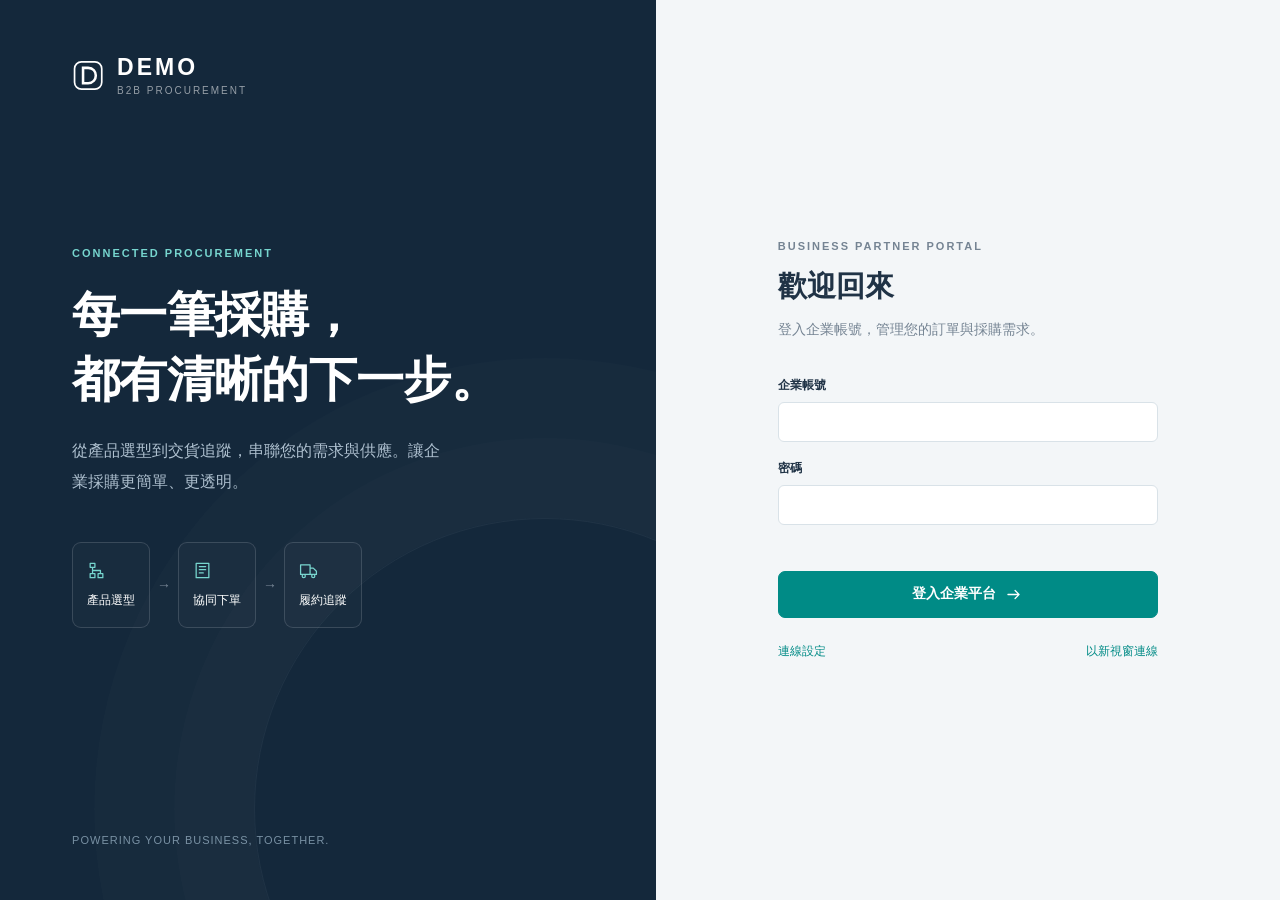
==== index.html @ 7b568ba1 "v1.0.3" ====
<!doctype html>
<html lang="zh-Hant"><head><meta charset="utf-8"><meta name="viewport" content="width=device-width,initial-scale=1"><meta name="theme-color" content="#132638"><title>DEMO B2B · 企業採購平台</title><link rel="stylesheet" href="styles.css?v=1.0.3"><script defer src="config.js?v=1.0.3"></script><script defer src="domain.js?v=1.0.3"></script><script defer src="transport.js?v=1.0.3"></script><script defer src="app.js?v=1.0.3"></script></head>
<body><div id="app"></div><div id="toast" role="status" aria-live="polite"></div><div id="modal-root"></div><noscript>請開啟 JavaScript 以使用企業採購平台。</noscript></body></html>
---- styles.css ----
:root{--navy:#14283b;--navy2:#20394f;--ink:#203346;--muted:#758493;--teal:#008b86;--teal-light:#e4f4f1;--bg:#f3f6f8;--line:#e2e8ec;--white:#fff;--shadow:0 12px 40px #17344712;font-family:Inter,'Noto Sans TC',-apple-system,BlinkMacSystemFont,'Segoe UI',sans-serif;color:var(--ink);font-size:14px}*{box-sizing:border-box}body{margin:0;background:var(--bg)}button,input,select,textarea{font:inherit}button,a,input,select,textarea{outline-offset:4px}button{cursor:pointer}button:disabled{opacity:.45;cursor:not-allowed}a{color:var(--teal);text-decoration:none}button{border:0}h1,h2,h3,p{margin:0}h1{font-size:29px;letter-spacing:-.7px}h2{font-size:19px}h3{font-size:16px}.muted{color:var(--muted)}.small{font-size:12px}.eyebrow{text-transform:uppercase;font-size:11px;letter-spacing:2px;font-weight:700}.mono{font-variant-numeric:tabular-nums;font-family:ui-monospace,SFMono-Regular,Consolas,monospace}.btn{display:inline-flex;gap:8px;align-items:center;justify-content:center;padding:11px 17px;border-radius:7px;background:#fff;border:1px solid var(--line);color:var(--ink);font-weight:600;white-space:nowrap}.btn:hover{background:#eef4f6}.btn.primary{background:var(--teal);border-color:var(--teal);color:white}.btn.primary:hover{background:#007770}.btn.dark{background:var(--navy);color:white;border-color:var(--navy)}.btn.danger{color:#bf4553;border-color:#efd2d8}.btn.sm{padding:7px 10px;font-size:12px}.icon{width:19px;height:19px;display:inline-block;flex-shrink:0;vertical-align:middle}.icon-button{display:inline-grid;place-items:center;width:35px;height:35px;border-radius:7px;color:var(--muted);background:transparent}.icon-button:hover{background:#eef3f5;color:var(--ink)}.brand{display:flex;align-items:center;gap:11px}.brand-symbol{width:34px;height:31px}.brand-word{font-weight:800;letter-spacing:3px;font-size:23px}.brand-sub{font-size:10px;letter-spacing:2px;opacity:.55;margin-top:4px}.login{min-height:100vh;display:grid;grid-template-columns:1.05fr 1fr}.login-story{background:var(--navy);color:white;padding:54px 11%;display:flex;flex-direction:column;position:relative;overflow:hidden}.login-story:before{content:'';position:absolute;width:580px;height:580px;border-radius:50%;border:1px solid #ffffff0d;bottom:-200px;right:-180px;box-shadow:0 0 0 80px #ffffff03,0 0 0 160px #ffffff03}.login-story .eyebrow{margin-top:auto;color:#76d5ce}.login-story h1{font-size:48px;line-height:1.35;margin:24px 0}.login-story p{line-height:1.9;color:#aec0cf;font-size:16px;max-width:380px}.login-diagram{display:flex;gap:7px;margin:45px 0 55px;align-items:center}.login-node{border:1px solid #ffffff25;border-radius:9px;padding:18px 14px;display:grid;gap:12px;background:#ffffff05;font-size:12px}.login-node .icon{color:#76d5ce}.login-foot{margin-top:auto;font-size:11px;color:#7890a3;letter-spacing:1px}.login-form-area{display:grid;place-items:center;padding:45px}.login-box{width:100%;max-width:380px}.login-box h2{font-size:29px;margin:15px 0 10px}.login-box>p{line-height:1.8;margin-bottom:34px}.field{display:grid;gap:8px;margin-bottom:18px;font-size:12px;font-weight:600}.field input,.field select,.field textarea,.search{border:1px solid #d9e2e8;background:#fff;border-radius:6px;padding:12px;color:var(--ink);width:100%;font-weight:400}.field input:focus,.field select:focus,.field textarea:focus,.search:focus{border-color:var(--teal);outline:2px solid #008b861a}.field textarea{min-height:85px;resize:vertical}.login-box .btn.primary{width:100%;margin-top:8px;padding:13px}.login-hint{background:#eaf0f3;border-radius:7px;padding:15px;margin-top:24px;line-height:1.9;color:#667e90;font-size:12px}.error{color:#c14555;font-size:13px;line-height:1.6;min-height:20px}.shell{display:grid;grid-template-columns:246px minmax(0,1fr);min-height:100vh}.sidebar{background:var(--navy);color:#bcc9d4;position:fixed;width:246px;inset:0 auto 0 0;display:flex;flex-direction:column;padding:30px 20px 16px;z-index:20}.sidebar .brand{color:#fff;padding:0 7px 33px}.sidebar .brand-word{font-size:22px}.nav-main{background:transparent;color:#b8c8d4;display:flex;align-items:center;width:100%;gap:12px;padding:12px 13px;border-radius:7px;font-weight:600;margin:3px 0;text-align:left}.nav-main.active{background:#008b862f;color:#84ded4}.nav-main:hover,.cat-nav:hover{background:#ffffff08}.nav-separator{height:1px;background:#ffffff13;margin:19px 8px}.nav-label{font-size:10px;letter-spacing:1.6px;padding:10px 13px 12px;color:#7891a6}.catalog-nav{overflow:auto;flex:1}.cat-nav{color:#a9bdcc;background:transparent;padding:10px 12px;display:flex;align-items:center;gap:10px;width:100%;border-radius:6px;text-align:left;font-size:12px}.cat-nav.active{color:#fff;background:#ffffff0a}.cat-nav .icon{width:16px;height:16px}.nav-footer{margin-top:16px;padding:17px 9px 0;border-top:1px solid #ffffff13;display:flex;align-items:center;gap:10px}.avatar{width:33px;height:33px;border-radius:50%;background:#e8f1f3;color:var(--teal);display:grid;place-items:center;font-weight:700}.nav-footer .avatar{background:#30485b;color:#c6dedf}.workspace{grid-column:2;min-width:0}.topbar{height:78px;background:white;border-bottom:1px solid var(--line);padding:0 38px;display:flex;align-items:center;justify-content:space-between;gap:18px}.crumb{font-size:12px;color:#8393a1;display:flex;gap:10px;align-items:center}.top-actions{display:flex;align-items:center;gap:17px}.connection{display:inline-flex;align-items:center;gap:7px;font-size:11px;color:#7f8e99}.dot{width:6px;height:6px;display:inline-block;border-radius:50%;background:#1cab93}.connection.demo .dot{background:#d7a343}.cart-button{position:relative}.count{background:var(--teal);color:#fff;font-size:10px;min-width:16px;height:16px;padding:1px 4px;border-radius:9px;position:absolute;right:-2px;top:0}.content{padding:34px 38px 35px;max-width:1800px;margin:auto}.page-heading{display:flex;justify-content:space-between;align-items:center;gap:20px;margin-bottom:26px}.page-heading h1{margin:8px 0 9px}.page-heading p{font-size:13px;line-height:1.8;color:var(--muted)}.page-heading .eyebrow{color:var(--teal)}.heading-buttons{display:flex;gap:10px}.cards{display:grid;grid-template-columns:repeat(4,minmax(0,1fr));gap:17px;margin-bottom:27px}.metric{background:white;border:1px solid var(--line);border-radius:9px;padding:20px 22px;position:relative}.metric-label{font-size:12px;color:var(--muted);margin-bottom:15px;display:flex;justify-content:space-between}.metric .value{font-size:30px;font-weight:650;letter-spacing:-1px}.metric .caption{font-size:11px;color:#91a0ab;margin-top:9px}.metric:first-child{background:var(--navy);border-color:var(--navy);color:white}.metric:first-child .metric-label{color:#a6bdce}.metric:first-child .caption{color:#8fabbf}.workflow-strip{display:flex;align-items:center;border:1px solid var(--line);background:#fff;border-radius:9px;padding:19px 22px;margin-bottom:27px}.flow-title{font-size:11px;color:var(--muted);width:85px;flex-shrink:0}.flow-step{display:flex;align-items:center;gap:8px;flex:1;justify-content:center;position:relative;font-size:12px;white-space:nowrap}.flow-step:not(:last-child):after{content:'›';position:absolute;right:-3px;color:#b6c4cf}.flow-number{display:grid;place-items:center;background:#edf4f5;color:#648291;border-radius:50%;height:22px;width:22px;font-size:10px}.panel{background:white;border:1px solid var(--line);border-radius:9px;overflow:hidden}.panel-header{padding:21px 23px;display:flex;justify-content:space-between;align-items:center;border-bottom:1px solid var(--line);gap:12px}.panel-header h2{font-size:16px}.toolbar{padding:20px 23px 0;display:flex;justify-content:space-between;gap:20px;align-items:center}.tabs{display:flex;gap:18px;overflow:auto}.tab{padding:12px 0;color:var(--muted);background:transparent;border-bottom:2px solid transparent;font-size:12px;white-space:nowrap}.tab.active{color:var(--teal);border-color:var(--teal);font-weight:700}.tab span{font-size:10px;margin-left:5px;background:#eff3f5;border-radius:4px;padding:2px 5px}.searchbox{position:relative;min-width:225px}.searchbox .icon{position:absolute;left:11px;top:11px;color:#8d9da9;width:16px}.searchbox .search{padding:10px 12px 10px 34px;font-size:12px;background:#f8fafb}.table-scroll{overflow:auto}table{width:100%;border-collapse:collapse;font-size:12px}th{font-size:10px;color:#7a8f9f;text-align:left;font-weight:500;background:#f7f9fa;padding:14px 22px;white-space:nowrap}td{border-top:1px solid #edf1f4;padding:20px 22px;vertical-align:middle;white-space:nowrap}td .secondary{color:#8a9aa6;font-size:10px;margin-top:7px}.order-link{background:transparent;color:#2c586b;font-weight:650;padding:0;text-align:left;font-size:12px}.order-link:hover{color:var(--teal)}.pill{display:inline-flex;align-items:center;gap:6px;border-radius:5px;padding:5px 9px;font-size:10px;white-space:nowrap;font-weight:600}.pill.s0{background:#fdf3df;color:#b58b3c}.pill.s1{background:#eaf0fa;color:#5d80b6}.pill.s2{background:#eeeaf8;color:#8d73b3}.pill.s3{background:#e4f4f1;color:#288d7a}.pill.s4{background:#e9f0f4;color:#5e8094}.pill.s5{background:#fae9ed;color:#bd697b}.pill .dot{background:currentColor;width:4px;height:4px}.progress{height:4px;background:#edf1f4;border-radius:4px;min-width:74px;margin-top:8px;overflow:hidden}.progress div{height:100%;background:#55b6a9}.inline-tag{color:#ae8133;font-size:10px;margin-top:6px}.panel-footer{display:flex;align-items:center;justify-content:space-between;padding:17px 23px;color:#8c9ba7;font-size:11px;background:#fcfdfe;border-top:1px solid var(--line)}.footer-note{display:flex;justify-content:space-between;margin-top:25px;color:#99a5ae;font-size:10px;line-height:1.7;gap:10px}.notice{display:flex;align-items:flex-start;gap:10px;border:1px solid #d9eae8;background:#edf7f5;border-radius:7px;color:#50857f;padding:13px 15px;font-size:12px;line-height:1.7;margin-bottom:22px}.catalog-layout{display:grid;grid-template-columns:245px minmax(0,1fr);gap:23px}.tree-panel{background:white;border:1px solid var(--line);border-radius:9px;padding:18px;align-self:start;max-height:75vh;overflow:auto;position:sticky;top:20px}.tree-panel h3{padding-bottom:18px;font-size:13px;border-bottom:1px solid var(--line);margin-bottom:14px}.tree-root{padding:8px 0;font-size:11px;color:#9aacb7;letter-spacing:.5px}.tree-panel details>summary{padding:11px 0;font-size:12px;cursor:pointer;font-weight:600}.tree-leaf{display:block;background:transparent;color:#80929f;margin:2px 0 2px 15px;padding:9px 10px;border-radius:5px;text-align:left;font-size:12px;border-left:1px solid #e2ebef;width:calc(100% - 15px)}.tree-leaf.active{color:var(--teal);background:#eaf5f2;border-left:2px solid var(--teal)}.catalog-tools{display:flex;justify-content:space-between;align-items:center;gap:15px;margin-bottom:18px}.product-grid{display:grid;grid-template-columns:repeat(3,minmax(0,1fr));gap:18px}.product-card{background:white;border:1px solid var(--line);border-radius:9px;overflow:hidden;transition:transform .15s,box-shadow .15s}.product-card:hover{box-shadow:var(--shadow);transform:translateY(-3px)}.product-visual{height:132px;background:linear-gradient(140deg,#f5f8f9,#eaf0f3);position:relative;display:grid;place-items:center;overflow:hidden}.product-visual:before{content:'';position:absolute;width:110px;height:110px;border:1px solid #d4e3e8;border-radius:50%;right:-28px;top:-36px}.device{width:70px;height:92px;border:1px solid #c6d2d8;background:linear-gradient(100deg,#e4e9ed,#fff 30%,#dce4e8);border-radius:4px;box-shadow:8px 9px 13px #23405215;transform:skewY(-3deg);padding:8px;position:relative}.device .screen{height:20px;background:#28485c;color:#82d9ca;font-size:9px;padding:3px}.device .vents{margin-top:9px;height:20px;background:repeating-linear-gradient(0deg,transparent,transparent 3px,#aebbc3 3px,#aebbc3 4px)}.device .device-label{font-size:6px;color:#7c909c;margin-top:8px;letter-spacing:1px}.device.wide{width:116px;height:75px}.device.big{width:65px;height:110px;background:linear-gradient(100deg,#71838e,#b2bec5 35%,#6b7f8d)}.visual-tag{position:absolute;left:12px;top:12px;color:#7f98a6;font-size:9px}.visual-demo{position:absolute;bottom:9px;right:11px;color:#a4b4be;font-size:9px}.product-body{padding:18px}.product-body .sku{font-size:9px;letter-spacing:.5px;color:#8b9ca8;margin-bottom:7px}.product-body h3{font-size:15px;margin:6px 0}.product-body p{font-size:11px;color:#82939f;line-height:1.7}.product-body .price{font-size:19px;font-weight:650;margin-top:18px;letter-spacing:-.5px}.product-meta{display:flex;justify-content:space-between;align-items:center;margin:13px 0;font-size:10px;color:#8da0ab}.product-bottom{display:flex;gap:8px;align-items:center;margin-top:15px}.product-bottom .btn{flex:1}.empty{padding:65px 20px;text-align:center;color:var(--muted);line-height:2}.empty .icon{width:35px;height:35px;margin-bottom:14px}.back-link{background:transparent;color:#6e8998;font-size:12px;margin-bottom:20px;padding:0;display:flex;gap:7px;align-items:center}.detail-grid{display:grid;grid-template-columns:minmax(0,1fr) 280px;gap:22px}.detail-summary{padding:22px;display:grid;gap:18px}.summary-line{display:flex;justify-content:space-between;align-items:flex-start;gap:16px;font-size:12px}.summary-line span{color:var(--muted)}.summary-line strong{max-width:170px;text-align:right;line-height:1.7;font-weight:500}.item-card{border-bottom:1px solid var(--line);padding:23px}.item-header{display:flex;justify-content:space-between;gap:20px;align-items:center}.item-name{display:flex;gap:13px;align-items:center}.item-icon{display:grid;place-items:center;width:42px;height:42px;background:#eff5f6;border-radius:6px;color:#7897a8}.item-title{font-size:14px;font-weight:650}.item-meta{font-size:11px;color:#8c9aa5;margin-top:7px}.item-actions{display:flex;gap:8px;flex-wrap:wrap;justify-content:flex-end}.item-flow{display:flex;gap:0;margin:24px 0 20px}.item-flow-step{flex:1;position:relative;display:grid;justify-items:center;gap:8px;font-size:10px;color:#a9b6c0}.item-flow-step:before{content:'';height:2px;background:#e9eef1;position:absolute;top:10px;width:100%;left:50%}.item-flow-step:last-child:before{display:none}.item-flow-step .flow-number{z-index:1;background:#f1f4f6;color:#a3b4be}.item-flow-step.done{color:#398e82}.item-flow-step.done .flow-number{background:#e0f2ed;color:var(--teal)}.item-flow-step.done:before{background:#b9e1d8}.item-flow-step.current .flow-number{background:var(--teal);color:#fff}.item-data{display:grid;grid-template-columns:repeat(3,1fr);gap:16px;background:#f7f9fa;padding:15px;border-radius:6px}.datum-label{font-size:10px;color:#91a2ae;margin-bottom:6px}.datum-value{font-size:12px;line-height:1.7;overflow-wrap:anywhere}.timeline{margin-top:18px;border-top:1px dashed var(--line);padding-top:12px}.timeline summary{font-size:11px;color:#8498a6;cursor:pointer}.timeline ol{list-style:none;padding:5px 0 0 12px;margin:12px 0}.timeline li{border-left:1px solid #dbe6ea;padding:0 0 16px 15px;color:#6c8797;font-size:11px;position:relative;line-height:1.8}.timeline li:before{content:'';width:6px;height:6px;border-radius:50%;background:#b7d7d2;position:absolute;left:-3px;top:6px}.status-info{border-left:3px solid var(--teal);padding:13px 15px;background:#edf7f5;font-size:12px;line-height:1.8;color:#57857f;margin-bottom:20px}.cart-layout{display:grid;grid-template-columns:minmax(0,1fr) 330px;gap:24px}.cart-row{display:flex;justify-content:space-between;align-items:center;padding:20px;gap:15px;border-bottom:1px solid var(--line)}.cart-row .qty{width:75px;padding:8px;border:1px solid var(--line);border-radius:5px}.split-preview{padding:18px 20px;border-bottom:1px solid var(--line);display:flex;justify-content:space-between;align-items:center;font-size:12px}.checkout-form{padding:22px}.form-grid{display:grid;grid-template-columns:1fr 1fr;gap:0 15px}.check{display:flex;gap:9px;align-items:flex-start;line-height:1.7;font-size:12px;margin:15px 0}.check input{accent-color:var(--teal);margin-top:4px}.check.field{font-weight:400}.modal-overlay{position:fixed;inset:0;background:#10273a66;z-index:50;display:grid;place-items:center;padding:20px;backdrop-filter:blur(2px)}.modal{background:#fff;border-radius:12px;box-shadow:var(--shadow);width:100%;max-width:520px;max-height:90vh;overflow:auto}.modal-header{padding:21px 24px;display:flex;justify-content:space-between;align-items:center;border-bottom:1px solid var(--line)}.modal-body{padding:24px}.modal-footer{display:flex;justify-content:flex-end;gap:10px;margin-top:25px}.modal .notice{font-size:11px}.product-modal-art{height:170px;border-radius:7px;background:#f1f6f7;display:grid;place-items:center;margin-bottom:20px}.kbd{display:inline-block;padding:2px 5px;border-radius:4px;background:#edf2f4;font-size:10px}.full-width{width:100%}#toast{position:fixed;bottom:25px;left:50%;transform:translateX(-50%) translateY(80px);background:var(--navy);color:white;padding:14px 24px;border-radius:8px;font-size:13px;z-index:100;opacity:0;transition:.2s;max-width:90%;box-shadow:var(--shadow)}#toast.show{opacity:1;transform:translateX(-50%) translateY(0)}.menu-toggle{display:none}.busy-overlay{position:fixed;inset:0;background:#ffffff60;z-index:45;display:grid;place-items:center}.spinner{width:32px;height:32px;border:3px solid #c7e2dd;border-top-color:var(--teal);border-radius:50%;animation:spin .7s linear infinite}@keyframes spin{to{transform:rotate(360deg)}}.stat-number{font-size:10px;padding:2px 6px;background:#edf4f4;border-radius:4px;color:#6c8795}.help-box{padding:18px 20px;line-height:1.9;font-size:12px;color:#708997}.form-error{color:#bf4553;font-size:12px;line-height:1.7}.source-note{margin-top:15px;font-size:10px;color:#91a2ac;line-height:1.8}.settings-actions{display:grid;gap:10px;margin:20px 0}.success-box{padding:23px;background:#e8f6f1;border-radius:7px;color:#327f70;margin-bottom:20px;line-height:1.8}.shipment-row{padding:12px;background:#f5f8fa;border-radius:6px;font-size:11px;margin-top:8px;line-height:1.8}.order-amount{font-size:28px;font-weight:650;margin-bottom:20px}.mobile-sidebar-shade{display:none}.link-button{color:var(--teal);background:transparent;padding:0;font-size:11px}
@media(min-width:1550px){.product-grid{grid-template-columns:repeat(4,minmax(0,1fr))}}@media(max-width:1200px){.content{padding:28px 25px}.topbar{padding:0 25px}.product-grid{grid-template-columns:repeat(2,minmax(0,1fr))}.toolbar{flex-direction:column-reverse;align-items:stretch;gap:5px}.searchbox{max-width:320px}.detail-grid{grid-template-columns:minmax(0,1fr) 245px}.cards{gap:12px}.metric{padding:18px}.cart-layout{grid-template-columns:1fr}.cart-layout>aside{max-width:700px}.item-data{grid-template-columns:repeat(2,1fr)}}@media(max-width:900px){.shell{grid-template-columns:205px minmax(0,1fr)}.sidebar{width:205px;padding-left:13px;padding-right:13px}.cards{grid-template-columns:repeat(2,1fr)}.catalog-layout{grid-template-columns:1fr}.tree-panel{position:static;max-height:240px}.detail-grid{grid-template-columns:1fr}.detail-grid>aside{grid-row:1}.detail-summary{grid-template-columns:1fr 1fr}.detail-summary .order-amount{grid-column:1/-1}.flow-title{display:none}.workflow-strip{padding:17px 10px}.flow-step{font-size:10px;gap:5px}.page-heading{align-items:flex-start}.heading-buttons{flex-direction:column}.login-story{padding:40px 10%}.login-story h1{font-size:36px}.login-diagram{flex-wrap:wrap}.login-node{padding:15px 9px}}@media(max-width:680px){.login{grid-template-columns:1fr}.login-story{padding:28px;min-height:260px}.login-story .eyebrow{margin-top:30px}.login-story h1{font-size:28px;margin:15px 0}.login-story p{font-size:13px}.login-diagram,.login-foot{display:none}.login-form-area{padding:28px}.shell{display:block}.workspace{width:100%}.sidebar{transform:translateX(-100%);transition:.2s;width:246px}.shell.menu-open .sidebar{transform:translateX(0)}.shell.menu-open .mobile-sidebar-shade{display:block;position:fixed;inset:0;background:#10263877;z-index:19}.menu-toggle{display:grid}.topbar{padding:0 16px;height:64px}.crumb{font-size:11px}.top-actions{gap:8px}.connection{font-size:10px}.top-actions .avatar{display:none}.content{padding:24px 16px}.page-heading{gap:10px;margin-bottom:22px}.page-heading h1{font-size:25px}.page-heading p{font-size:11px}.page-heading .eyebrow{font-size:9px}.heading-buttons .btn{padding:9px 12px;font-size:11px}.cards{gap:10px}.metric{padding:16px}.metric .value{font-size:27px}.metric-label{font-size:10px}.metric .caption{font-size:9px}.workflow-strip{overflow:auto;gap:16px}.flow-step{flex:none;font-size:10px}.flow-step:not(:last-child):after{right:-12px}.flow-number{width:18px;height:18px}.toolbar{padding:15px 15px 0}.tabs{gap:14px}.tab{font-size:11px}.panel-header{padding:18px 15px}.panel-footer{padding:15px;font-size:10px}.footer-note{font-size:9px}.product-grid{gap:12px}.product-body{padding:13px}.product-body h3{font-size:13px}.product-body p{font-size:10px}.product-bottom .btn{padding:8px 6px;font-size:10px}.product-body .price{font-size:17px}.product-visual{height:115px}.product-meta{font-size:9px}.catalog-tools{flex-direction:column;align-items:stretch}.item-card{padding:18px 14px}.item-header{align-items:flex-start;gap:12px;flex-wrap:wrap}.item-actions{width:100%;justify-content:flex-start}.item-data{gap:12px;padding:12px}.detail-summary{padding:18px;gap:14px}.summary-line{font-size:11px}.summary-line strong{max-width:130px}.cart-row{padding:15px;flex-wrap:wrap}.cart-row .item-name{width:100%}.checkout-form{padding:18px}.form-grid{grid-template-columns:1fr}.modal-body{padding:20px}.modal-header{padding:18px 20px}.modal-overlay{padding:12px}}
@media(prefers-reduced-motion:reduce){*{animation:none!important;transition:none!important;scroll-behavior:auto!important}}

.login-tools{display:flex;justify-content:space-between;gap:18px;margin-top:25px}.login-tools .link-button{font-size:12px}
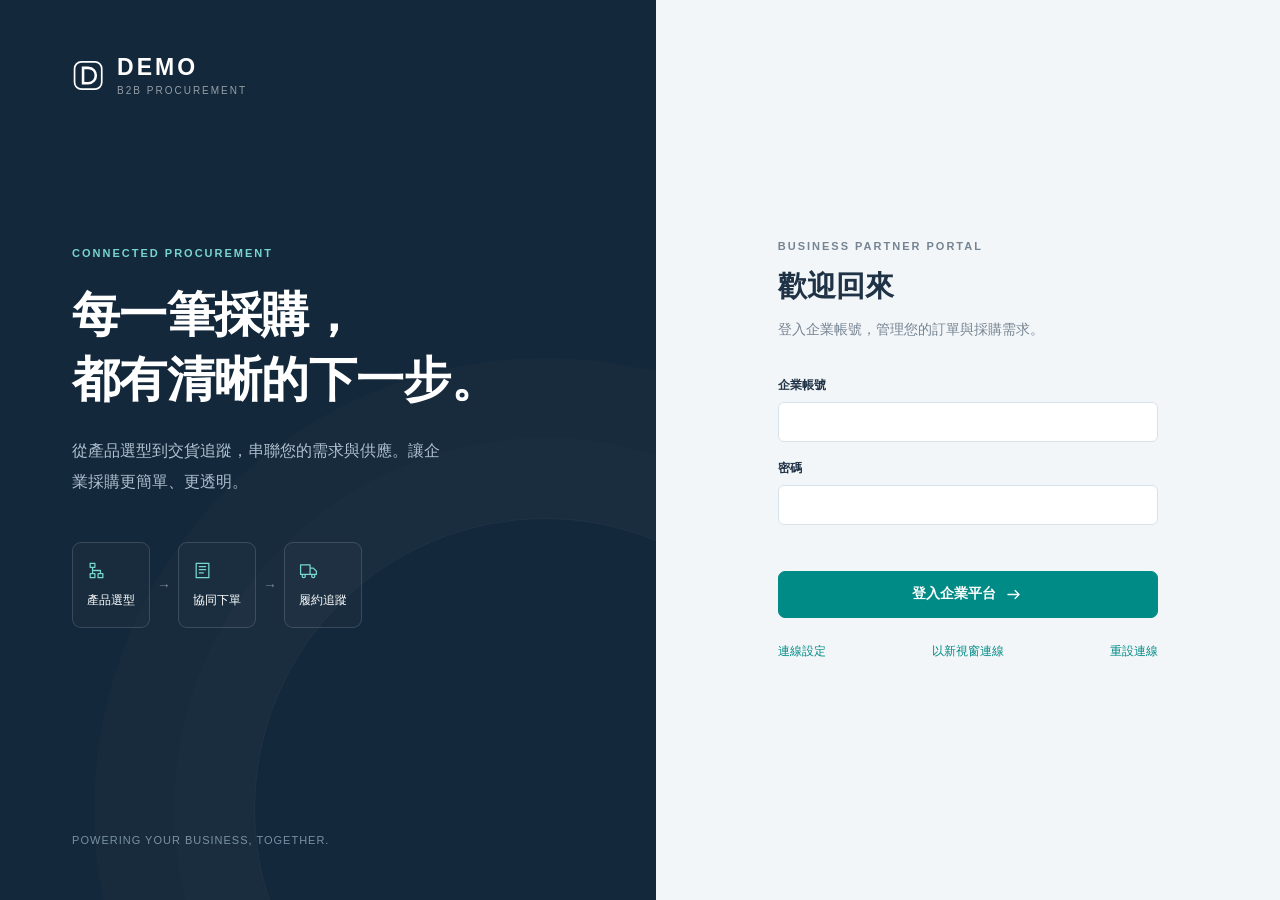
==== commit 5d0cd20c: "v1.0.3.2" ====
--- a/index.html
+++ b/index.html
@@ -1,3 +1,3 @@
 <!doctype html>
-<html lang="zh-Hant"><head><meta charset="utf-8"><meta name="viewport" content="width=device-width,initial-scale=1"><meta name="theme-color" content="#132638"><title>DEMO B2B · 企業採購平台</title><link rel="stylesheet" href="styles.css?v=1.0.3"><script defer src="config.js?v=1.0.3"></script><script defer src="domain.js?v=1.0.3"></script><script defer src="transport.js?v=1.0.3"></script><script defer src="app.js?v=1.0.3"></script></head>
+<html lang="zh-Hant"><head><meta charset="utf-8"><meta name="viewport" content="width=device-width,initial-scale=1"><meta name="theme-color" content="#132638"><title>DEMO B2B · 企業採購平台</title><link rel="stylesheet" href="styles.css?v=1.0.3.2"><script defer src="config.js?v=1.0.3.2"></script><script defer src="domain.js?v=1.0.3.2"></script><script defer src="supply.js?v=1.0.3.2"></script><script defer src="network.js?v=1.0.3.2"></script><script defer src="transport.js?v=1.0.3.2"></script><script defer src="app.js?v=1.0.3.2"></script></head>
 <body><div id="app"></div><div id="toast" role="status" aria-live="polite"></div><div id="modal-root"></div><noscript>請開啟 JavaScript 以使用企業採購平台。</noscript></body></html>
--- a/styles.css
+++ b/styles.css
@@ -3,3 +3,13 @@
 @media(prefers-reduced-motion:reduce){*{animation:none!important;transition:none!important;scroll-behavior:auto!important}}
 
 .login-tools{display:flex;justify-content:space-between;gap:18px;margin-top:25px}.login-tools .link-button{font-size:12px}
+
+/* v1.0.3.1: clearer operational text and supply workspace. */
+.content{font-size:15px}.content h1{font-size:31px}.content h2{font-size:21px}.content h3{font-size:17px}.content table{font-size:14px}.content th{font-size:13px}.content td{font-size:14px}.content .secondary,.content .small,.content .item-meta,.content .source-note{font-size:13px;line-height:1.65}.content .tab,.content .flow-step{font-size:14px}.content .pill{font-size:13px}.content .metric-label{font-size:14px}.content .caption{font-size:13px}.content .datum-label{font-size:13px}.content .datum-value{font-size:15px}.content .item-title{font-size:17px}.content .item-flow-step{font-size:13px}.content .summary-line{font-size:14px}.content .panel-footer{font-size:13px}.content .metric{text-align:left;font-family:inherit;cursor:pointer}.metric-selected{outline:3px solid var(--teal);outline-offset:2px}.workflow-strip button{background:transparent;color:var(--ink);padding:11px 8px;border-radius:7px}.workflow-strip button.selected{background:var(--teal-light);color:var(--teal);box-shadow:inset 0 0 0 1px var(--teal)}.content .flow-number{font-size:12px}.scope-banner{display:flex;gap:10px;align-items:center;flex-wrap:wrap;background:var(--teal-light);color:#176b66;padding:15px 18px;border-radius:8px;margin-bottom:22px;line-height:1.7}.scope-banner span{margin-left:auto;font-size:13px}.supply-status-grid{display:grid;grid-template-columns:repeat(6,minmax(0,1fr));gap:14px;margin-bottom:26px}.supply-status{display:flex;flex-direction:column;align-items:flex-start;gap:12px;text-align:left;background:#fff;border:1px solid var(--line);border-radius:10px;padding:20px;color:var(--ink)}.supply-status strong{font-size:31px;line-height:1}.supply-status.selected{background:var(--teal-light);border-color:var(--teal);box-shadow:0 0 0 2px var(--teal)}.plan-controls{padding:0 22px 18px;margin-bottom:22px}.plan-controls .panel-header{padding-left:0;padding-right:0}.plan-reference{display:flex;align-items:center;gap:12px;flex-wrap:wrap;border-top:1px solid var(--line);padding-top:15px;font-size:14px}.view-tabs{display:flex;gap:12px;margin:20px 0}.plan-layout{display:grid;grid-template-columns:minmax(0,1fr) 310px;gap:22px;align-items:start}.scenario-panel{position:sticky;top:95px;padding:0 22px 20px}.scenario-panel .panel-header{padding-left:0;padding-right:0}.simulation-result{border-top:1px solid var(--line);padding-top:22px;margin-top:22px;display:flex;flex-direction:column;gap:10px}.simulation-result strong{font-size:27px;color:var(--teal)}.simulation-result p{font-size:14px;line-height:1.6}.scenario-resources{margin-top:22px}.network-panel{padding-bottom:20px}.network-panel>.source-note{padding:0 22px}.network-flow{padding:22px 30px;background:linear-gradient(180deg,#f8fbfc,#fff)}.network-single{max-width:440px;margin:0 auto}.network-branches{display:grid;grid-template-columns:1fr 1fr;gap:24px}.network-node{padding:19px 20px;border:1px solid #c7dfe0;border-left:4px solid var(--teal);background:white;border-radius:9px;box-shadow:0 6px 18px #17344708;display:flex;flex-direction:column;gap:10px}.network-node .eyebrow{color:var(--muted);font-size:11px}.network-node h3 span{font-size:14px;color:var(--teal)}.network-state{font-size:14px;font-weight:600}.network-node.unused{opacity:.6;border-left-color:#9ca9b3}.network-connector{text-align:center;padding:12px;font-size:13px;color:#5a8384}.resource-toolbar{flex-wrap:wrap;gap:15px}.resource-toolbar label{display:flex;gap:10px;align-items:center;font-size:14px}.resource-toolbar select{border:1px solid var(--line);padding:9px;border-radius:6px;color:var(--ink);background:#fff}.resource-summary{display:grid;grid-template-columns:repeat(4,1fr);gap:15px;padding:24px;background:#f6fafb;border-top:1px solid var(--line);border-bottom:1px solid var(--line)}.resource-summary div{display:flex;flex-direction:column;gap:10px}.resource-summary span{font-size:13px;color:var(--muted)}.resource-summary strong{font-size:29px}.resource-row{display:grid;grid-template-columns:1.5fr 1.1fr 90px;align-items:center;gap:20px;padding:20px 22px;border-bottom:1px solid var(--line)}.resource-row strong{font-size:14px}.resource-gauge>span{font-size:12px;color:var(--muted)}.resource-bar{height:10px;background:#eaf0f2;border-radius:9px;overflow:hidden;margin-bottom:9px}.resource-bar span{display:block;height:100%;background:var(--teal);border-radius:9px}.resource-percent{font-size:22px;font-weight:700;text-align:right;color:var(--teal)}.resource-percent small{display:block;font-size:11px;line-height:1.7;font-weight:400}.resource-row.busy .resource-bar span{background:#c39034}.resource-row.busy .resource-percent{color:#a57624}.resource-row.overload .resource-bar span{background:#be5262}.resource-row.overload .resource-percent{color:#b54255}.resource-row.overload{background:#fffafb}.resource-row:last-child{border-bottom:0}
+@media(max-width:1200px){.supply-status-grid{grid-template-columns:repeat(3,1fr)}.plan-layout{grid-template-columns:minmax(0,1fr) 280px}.resource-row{grid-template-columns:1fr}.resource-percent{text-align:left}.resource-percent small{display:inline;margin-left:12px}}
+@media(max-width:800px){.plan-layout{grid-template-columns:1fr}.scenario-panel{position:static}.network-flow{padding:18px}.network-branches{gap:12px}.network-node{padding:14px}.content h1{font-size:27px}.resource-summary{grid-template-columns:repeat(2,1fr)}}
+@media(max-width:480px){.supply-status-grid{grid-template-columns:repeat(2,1fr)}.network-branches{grid-template-columns:1fr}.network-node h3{font-size:16px}.content .flow-step{font-size:12px}.scope-banner{font-size:13px}}
+/* v1.0.3.2 BOM/ROUTING graph and mixed-unit resource workspace */
+.work-metrics{display:grid;grid-template-columns:repeat(3,minmax(0,1fr));gap:16px;margin:18px 0}.work-metrics>div{background:#fff;border:1px solid #dbe5eb;padding:20px;border-radius:12px;display:flex;flex-direction:column;gap:8px}.work-metrics strong{font-size:27px;color:#163c59}.work-metrics small{color:#637a8c}.product-permissions{display:grid;grid-template-columns:repeat(2,minmax(0,1fr));gap:16px}.product-permissions label{display:flex;align-items:center;gap:9px;font-size:15px}.network-graph-scroll{max-width:100%;overflow:auto;padding:12px;background:#f5f9fc}.network-svg{display:block;min-width:100%;height:auto}.network-svg text{font-family:system-ui,sans-serif;fill:#3a5063;font-size:11px}.network-svg .graph-title{font-size:14px;font-weight:700}.network-svg .graph-kind{font-size:11px;fill:#637a8c}.graph-node rect{fill:#fff;stroke:#bdcbd6;stroke-width:1.5}.graph-node.critical rect{stroke:#d54e4e;stroke-width:2.5;fill:#fff6f4}.network-edge{fill:none;stroke:#8a9caa;stroke-width:1.5}.network-edge.critical{stroke:#d54e4e;stroke-width:2.5}.critical-row{background:#fff7f5}.network-table{overflow:auto}.network-table table{min-width:1050px}.network-panel{min-width:0}.plan-layout{grid-template-columns:minmax(0,1fr) 280px}.plan-layout>div{min-width:0}.resource-gauge span{line-height:1.6;font-size:13px}.resource-row{grid-template-columns:minmax(180px,1fr) minmax(220px,1.5fr) 100px}.graph-node text{pointer-events:none}.network-panel .panel-header span{font-size:13px}
+@media(max-width:1000px){.plan-layout{grid-template-columns:minmax(0,1fr)}.scenario-panel{order:-1}.resource-row{grid-template-columns:minmax(0,1fr);gap:10px}.work-metrics{gap:8px}.work-metrics>div{padding:12px}.work-metrics strong{font-size:22px}}
+@media(max-width:600px){.work-metrics{grid-template-columns:minmax(0,1fr)}.product-permissions{grid-template-columns:1fr}.work-metrics>div{display:grid;grid-template-columns:1fr auto}.network-panel .panel-header{flex-wrap:wrap}}
